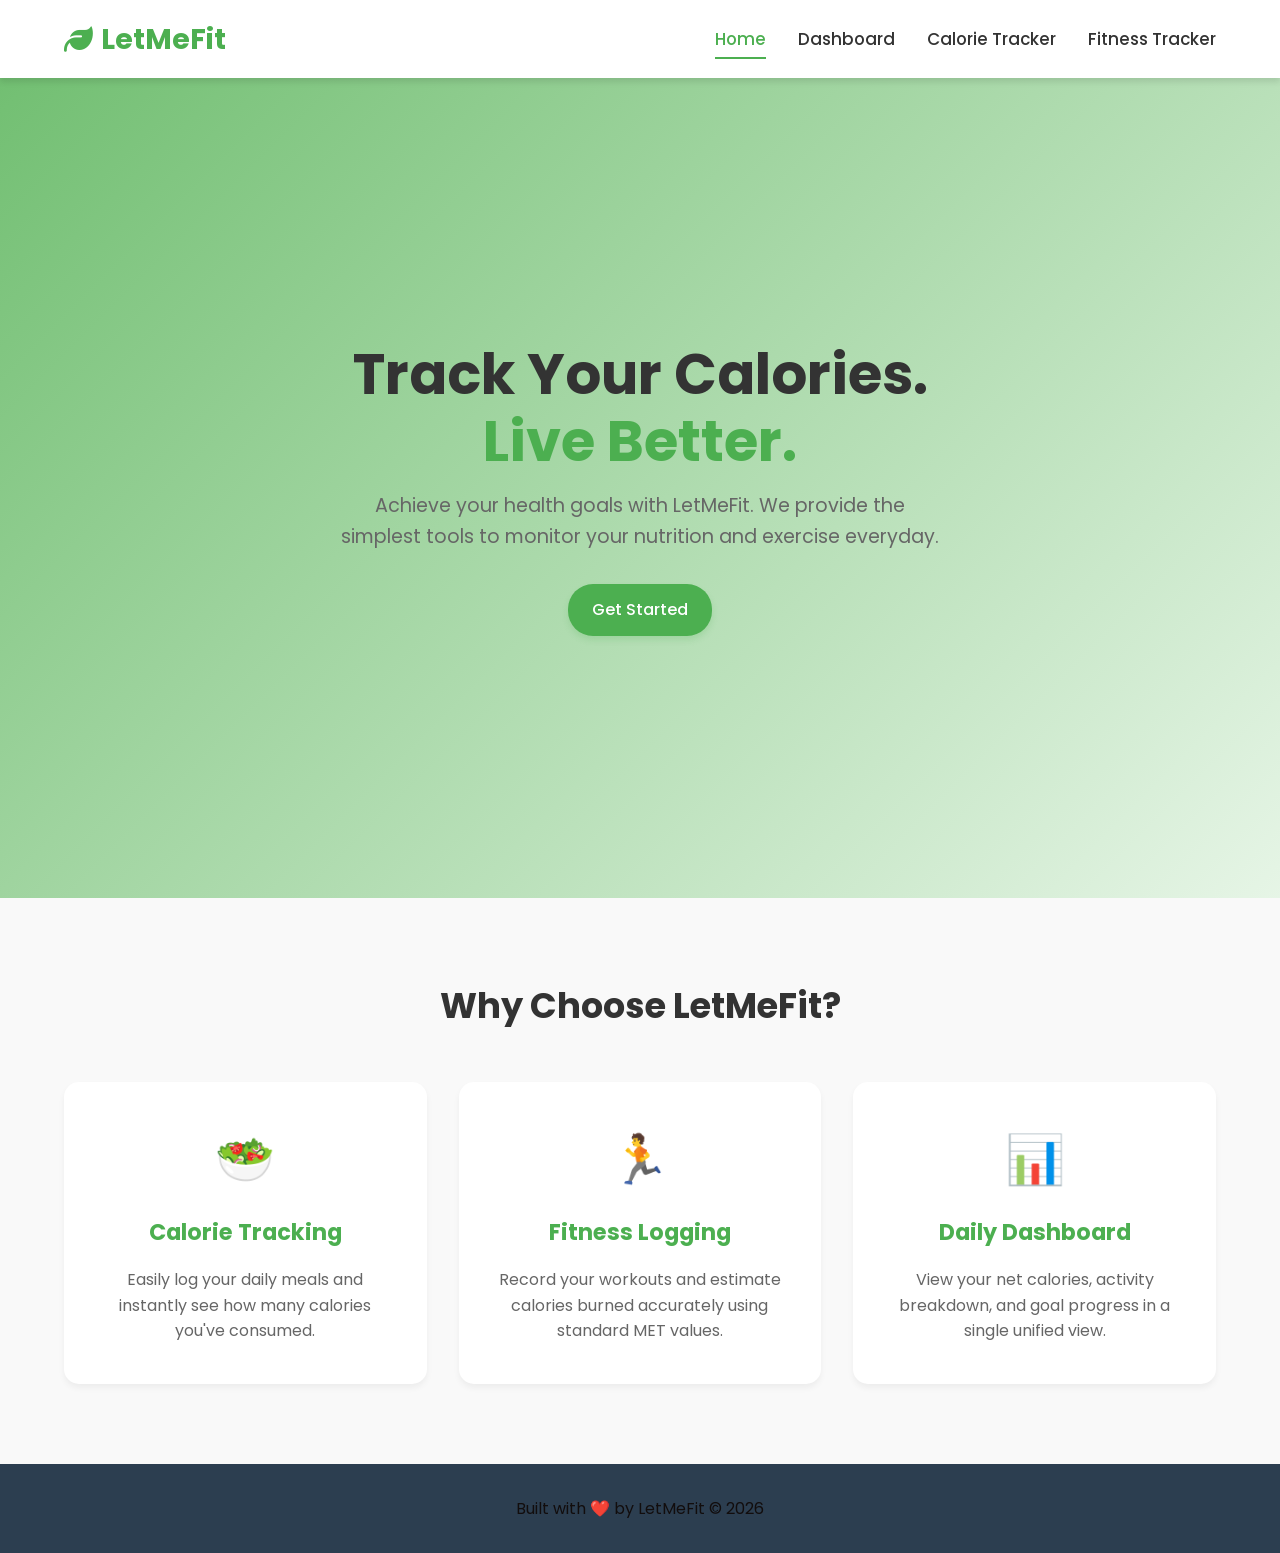
==== index.html @ b53c397a "Initial commit: Completed LetMeFit Web App" ====
<!DOCTYPE html>
<html lang="en">

<head>
  <meta charset="UTF-8">
  <meta name="viewport" content="width=device-width, initial-scale=1.0">
  <title>LetMeFit - Track Your Calories. Live Better.</title>
  <link rel="stylesheet" href="css/style.css">
  <link rel="stylesheet" href="https://cdnjs.cloudflare.com/ajax/libs/font-awesome/6.4.0/css/all.min.css">
  <style>
    .features {
      padding: 5rem 5%;
      background-color: var(--light-bg);
      text-align: center;
    }

    .features h2 {
      font-size: 2.2rem;
      margin-bottom: 3rem;
      color: var(--text-color);
    }

    .feature-grid {
      display: grid;
      grid-template-columns: repeat(auto-fit, minmax(300px, 1fr));
      gap: 2rem;
      max-width: 1200px;
      margin: 0 auto;
    }

    .feature-card {
      background: #fff;
      padding: 2.5rem 2rem;
      border-radius: 15px;
      box-shadow: 0 4px 6px rgba(0, 0, 0, 0.05);
      transition: transform 0.3s ease, box-shadow 0.3s ease;
    }

    .feature-card:hover {
      transform: translateY(-5px);
      box-shadow: 0 10px 20px rgba(0, 0, 0, 0.1);
    }

    .feature-icon {
      font-size: 3rem;
      margin-bottom: 1rem;
    }

    .feature-card h3 {
      font-size: 1.4rem;
      margin-bottom: 1rem;
      color: var(--primary-color);
    }

    .feature-card p {
      color: #666;
    }

    footer {
      background-color: #2c3e50;
      color: #120d0d;
      text-align: center;
      padding: 2rem 0;
      margin-top: auto;
    }
  </style>
</head>

<body>
  <nav class="navbar">
    <div class="logo">
      <a href="index.html"><i class="fas fa-leaf"></i> LetMeFit</a>
    </div>
    <ul class="nav-links">
      <li><a href="index.html" class="active">Home</a></li>
      <li><a href="dashboard.html">Dashboard</a></li>
      <li><a href="calorie-tracker.html">Calorie Tracker</a></li>
      <li><a href="fitness-tracker.html">Fitness Tracker</a></li>
    </ul>
    <div class="menu-toggle">
      <i class="fas fa-bars"></i>
    </div>
  </nav>

  <section class="hero">
    <div class="hero-content">
      <h1>Track Your Calories. <br><span>Live Better.</span></h1>
      <p>Achieve your health goals with LetMeFit. We provide the simplest tools to monitor your nutrition and exercise
        everyday.</p>
      <div class="hero-btns" style="margin-top: 1.5rem;">
        <a href="dashboard.html" class="btn">Get Started</a>
      </div>
    </div>
  </section>

  <section class="features">
    <h2>Why Choose LetMeFit?</h2>
    <div class="feature-grid">
      <div class="feature-card">
        <div class="feature-icon">🥗</div>
        <h3>Calorie Tracking</h3>
        <p>Easily log your daily meals and instantly see how many calories you've consumed.</p>
      </div>
      <div class="feature-card">
        <div class="feature-icon">🏃</div>
        <h3>Fitness Logging</h3>
        <p>Record your workouts and estimate calories burned accurately using standard MET values.</p>
      </div>
      <div class="feature-card">
        <div class="feature-icon">📊</div>
        <h3>Daily Dashboard</h3>
        <p>View your net calories, activity breakdown, and goal progress in a single unified view.</p>
      </div>
    </div>
  </section>

  <footer>
    <p>Built with ❤️ by LetMeFit &copy; 2026</p>
  </footer>

  <script src="js/app.js"></script>
</body>

</html>
---- css/style.css ----
@import url('https://fonts.googleapis.com/css2?family=Poppins:wght@300;400;500;600;700&display=swap');

:root {
  --primary-color: #4CAF50;
  --secondary-color: #45a049;
  --bg-color: #ffffff;
  --text-color: #333333;
  --light-bg: #f9f9f9;
  --border-color: #e0e0e0;
  --shadow: 0 4px 6px rgba(0, 0, 0, 0.1);
  --transition: all 0.3s ease;
}

* {
  margin: 0;
  padding: 0;
  box-sizing: border-box;
}

body {
  font-family: 'Poppins', sans-serif;
  background-color: var(--bg-color);
  color: var(--text-color);
  line-height: 1.6;
}

/* Navbar */
.navbar {
  display: flex;
  justify-content: space-between;
  align-items: center;
  padding: 1rem 5%;
  background-color: var(--bg-color);
  box-shadow: var(--shadow);
  position: sticky;
  top: 0;
  z-index: 1000;
}

.logo a {
  font-size: 1.8rem;
  font-weight: 700;
  color: var(--primary-color);
  text-decoration: none;
  display: flex;
  align-items: center;
  gap: 0.5rem;
}

.nav-links {
  display: flex;
  list-style: none;
  gap: 2rem;
}

.nav-links a {
  text-decoration: none;
  color: var(--text-color);
  font-weight: 500;
  font-size: 1.05rem;
  transition: var(--transition);
  padding: 0.5rem 0;
  position: relative;
}

.nav-links a::after {
  content: '';
  position: absolute;
  width: 0;
  height: 2px;
  bottom: 0;
  left: 0;
  background-color: var(--primary-color);
  transition: var(--transition);
}

.nav-links a:hover {
  color: var(--primary-color);
}

.nav-links a:hover::after,
.nav-links a.active::after {
  width: 100%;
}

.nav-links a.active {
  color: var(--primary-color);
}

.menu-toggle {
  display: none;
  font-size: 1.5rem;
  cursor: pointer;
  color: var(--text-color);
}

/* Base Layout */
.container {
  max-width: 1200px;
  margin: 0 auto;
  padding: 2rem 5%;
}

.btn {
  display: inline-block;
  padding: 0.8rem 1.5rem;
  background-color: var(--primary-color);
  color: #fff;
  border: none;
  border-radius: 25px;
  font-size: 1rem;
  font-weight: 500;
  cursor: pointer;
  text-decoration: none;
  transition: var(--transition);
  box-shadow: 0 4px 6px rgba(76, 175, 80, 0.2);
}

.btn:hover {
  background-color: var(--secondary-color);
  transform: translateY(-2px);
  box-shadow: 0 6px 12px rgba(76, 175, 80, 0.3);
}

.btn-outline {
  background-color: transparent;
  color: var(--primary-color);
  border: 2px solid var(--primary-color);
}

.btn-outline:hover {
  background-color: var(--primary-color);
  color: #fff;
}

/* Card */
.card {
  background: #fff;
  border-radius: 15px;
  padding: 2rem;
  box-shadow: var(--shadow);
  transition: var(--transition);
  border: 1px solid var(--border-color);
}

.card:hover {
  transform: translateY(-5px);
  box-shadow: 0 10px 20px rgba(0, 0, 0, 0.15);
}

/* Hero Section */
.hero {
  display: flex;
  align-items: center;
  justify-content: center;
  text-align: center;
  min-height: calc(100vh - 80px);
  background: linear-gradient(135deg, rgb(114, 191, 114) 0%, rgba(230, 245, 230, 1) 100%);
  padding: 2rem 5%;
}

.hero-content h1 {
  font-size: 3.5rem;
  line-height: 1.2;
  margin-bottom: 1rem;
  color: var(--text-color);
}

.hero-content h1 span {
  color: var(--primary-color);
}

.hero-content p {
  font-size: 1.2rem;
  margin-bottom: 2rem;
  color: #666;
  max-width: 600px;
  margin-left: auto;
  margin-right: auto;
}

/* Forms */
.form-group {
  margin-bottom: 1.5rem;
}

.form-group label {
  display: block;
  margin-bottom: 0.5rem;
  font-weight: 500;
}

.form-group input,
.form-group select {
  width: 100%;
  padding: 0.8rem;
  border: 1px solid var(--border-color);
  border-radius: 8px;
  font-family: inherit;
  font-size: 1rem;
  transition: var(--transition);
}

.form-group input:focus,
.form-group select:focus {
  outline: none;
  border-color: var(--primary-color);
  box-shadow: 0 0 0 2px rgba(76, 175, 80, 0.2);
}

/* Grids */
.tracker-grid {
  display: grid;
  grid-template-columns: 1fr 2fr;
  gap: 2rem;
  margin-top: 2rem;
}

.dashboard-grid {
  display: grid;
  grid-template-columns: repeat(auto-fit, minmax(300px, 1fr));
  gap: 2rem;
  margin-top: 2rem;
}

/* Stat Card */
.stat-card {
  text-align: center;
  padding: 3rem 2rem;
}

.stat-icon {
  font-size: 3rem;
  color: var(--primary-color);
  margin-bottom: 1rem;
}

.stat-value {
  font-size: 2.5rem;
  font-weight: 700;
  margin: 1rem 0;
}

/* List Item */
.list-item {
  display: flex;
  justify-content: space-between;
  padding: 1rem;
  border-bottom: 1px solid var(--border-color);
}

.list-item:last-child {
  border-bottom: none;
}

/* Progress Bar & Summary */
.progress-container {
  width: 100%;
  background-color: var(--border-color);
  border-radius: 10px;
  margin: 1rem 0;
  height: 20px;
  overflow: hidden;
}

.progress-bar {
  height: 100%;
  background-color: var(--primary-color);
  transition: width 0.3s ease, background-color 0.3s ease;
  width: 0%;
}

.progress-bar.danger {
  background-color: #f44336;
}

.summary-bar {
  display: flex;
  justify-content: space-between;
  font-weight: 600;
  margin-bottom: 0.5rem;
}

.text-danger {
  color: #f44336;
}

/* Feedback & Validation */
.error-message {
  color: #f44336;
  background-color: #ffebee;
  padding: 0.8rem;
  border-radius: 8px;
  margin-bottom: 1rem;
  display: none;
  font-size: 0.9rem;
  font-weight: 500;
}

.error-message.show {
  display: block;
}

/* Horizontal Scroll for log lists */
.list-container {
  width: 100%;
  overflow-x: auto;
  border-radius: 8px;
}

.list-container>div {
  min-width: 450px;
}

/* Responsive */
@media screen and (max-width: 768px) {
  .nav-links {
    position: absolute;
    top: 100%;
    left: 0;
    width: 100%;
    background-color: var(--bg-color);
    flex-direction: column;
    align-items: center;
    padding: 2rem 0;
    gap: 1.5rem;
    box-shadow: 0 10px 10px rgba(0, 0, 0, 0.1);
    clip-path: circle(0 at center -100%);
    transition: all 0.5s ease;
  }

  .nav-links.active {
    clip-path: circle(150% at center center);
  }

  .menu-toggle {
    display: block;
  }

  .hero-content h1 {
    font-size: 2.5rem;
  }

  .tracker-grid {
    grid-template-columns: 1fr;
  }
}
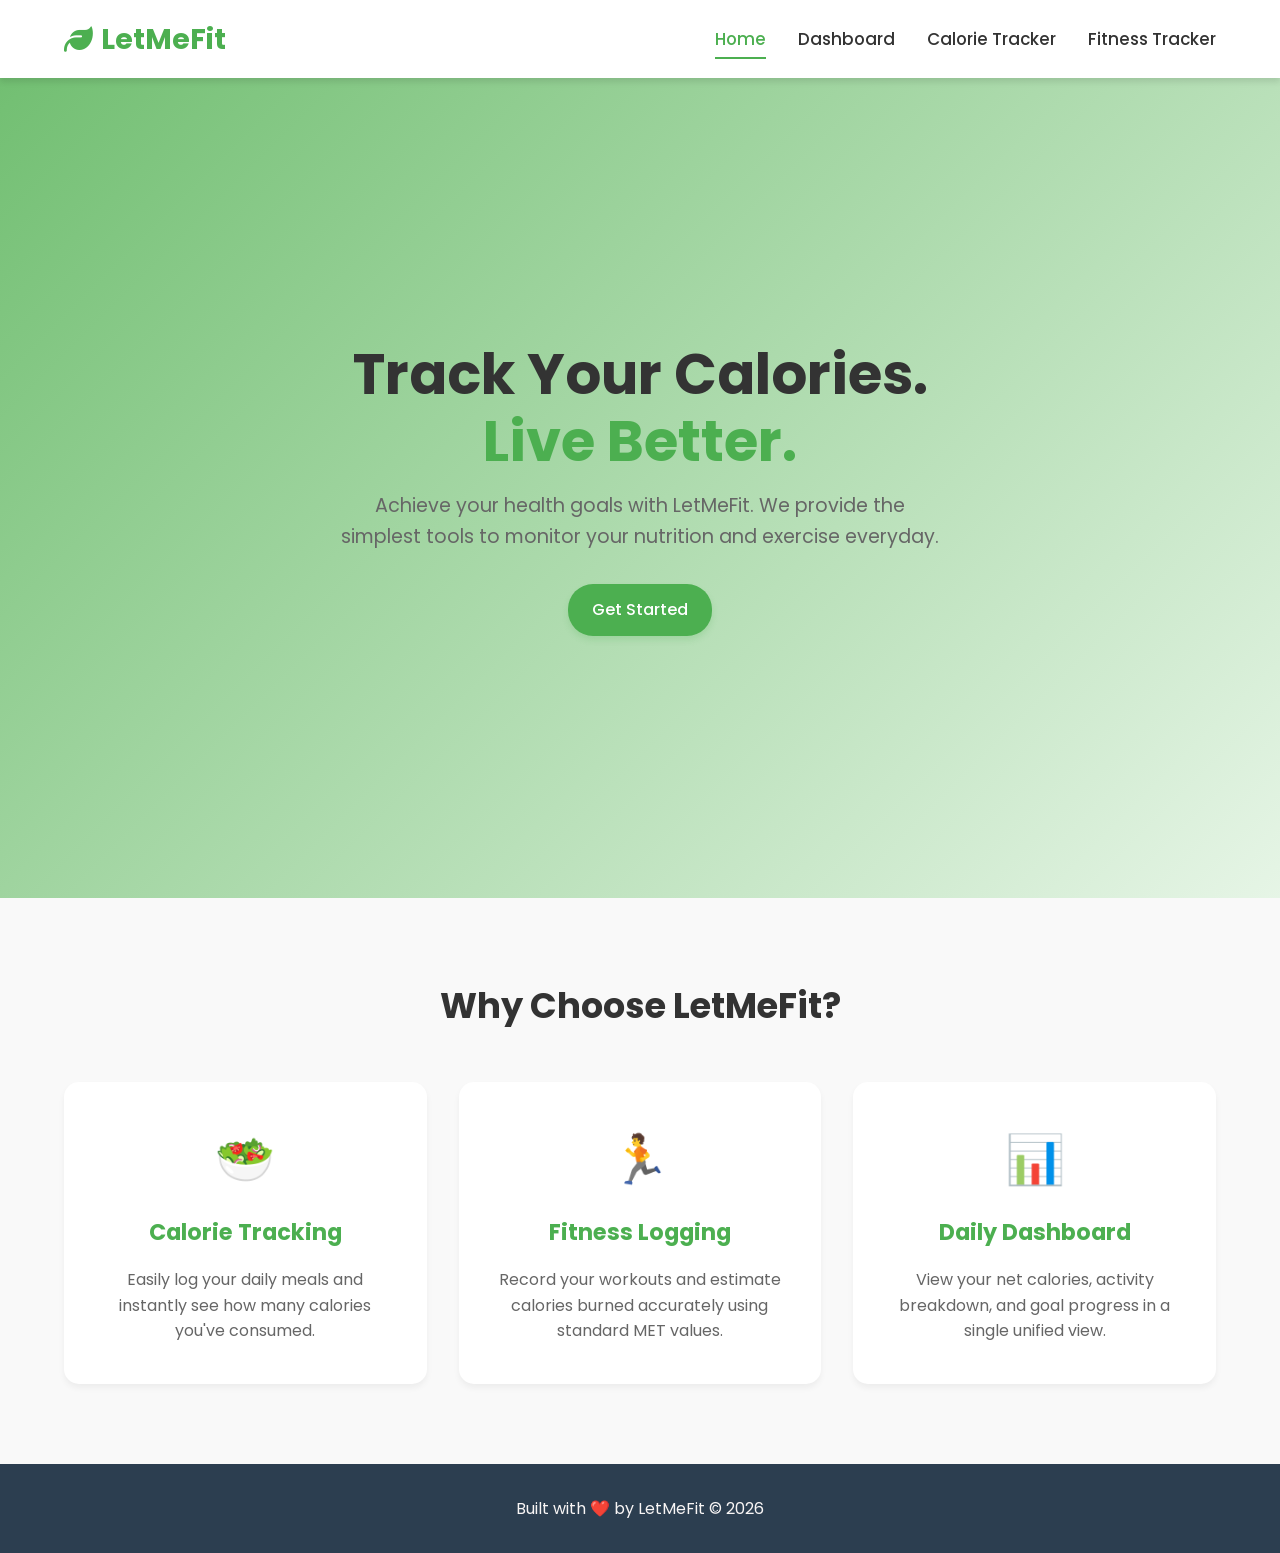
==== commit 0835aaff: "Added profile setup wizard" ====
--- a/index.html
+++ b/index.html
@@ -58,7 +58,7 @@
 
     footer {
       background-color: #2c3e50;
-      color: #120d0d;
+      color: #f8f5f5;
       text-align: center;
       padding: 2rem 0;
       margin-top: auto;
@@ -88,7 +88,7 @@
       <p>Achieve your health goals with LetMeFit. We provide the simplest tools to monitor your nutrition and exercise
         everyday.</p>
       <div class="hero-btns" style="margin-top: 1.5rem;">
-        <a href="dashboard.html" class="btn">Get Started</a>
+        <a href="#" id="get-started-btn" class="btn">Get Started</a>
       </div>
     </div>
   </section>
--- a/css/style.css
+++ b/css/style.css
@@ -22,6 +22,108 @@
   background-color: var(--bg-color);
   color: var(--text-color);
   line-height: 1.6;
+}
+
+/* Wizard Styles */
+.wizard-steps {
+  display: flex;
+  justify-content: space-between;
+  margin-bottom: 2rem;
+  position: relative;
+}
+.wizard-steps::before {
+  content: '';
+  position: absolute;
+  top: 50%;
+  left: 0;
+  right: 0;
+  height: 2px;
+  background: var(--border-color);
+  z-index: 1;
+}
+.step-indicator {
+  width: 35px;
+  height: 35px;
+  border-radius: 50%;
+  background: var(--border-color);
+  color: #666;
+  display: flex;
+  align-items: center;
+  justify-content: center;
+  font-weight: bold;
+  z-index: 2;
+  position: relative;
+  transition: var(--transition);
+}
+.step-indicator.active {
+  background: var(--primary-color);
+  color: #fff;
+  box-shadow: 0 0 0 5px rgba(76, 175, 80, 0.2);
+}
+
+.wizard-panel {
+  display: none;
+}
+.wizard-panel.active {
+  display: block;
+}
+
+/* BMI Gradient Bar */
+.bmi-bar-container {
+  margin: 2rem 0;
+  position: relative;
+}
+.bmi-gradient {
+  height: 15px;
+  width: 100%;
+  border-radius: 10px;
+  background: linear-gradient(to right, #2196f3 0%, #2196f3 28%, #4caf50 28%, #4caf50 50%, #ff9800 50%, #ff9800 66%, #f44336 66%, #f44336 100%);
+}
+.bmi-pointer {
+  position: absolute;
+  top: -10px;
+  width: 4px;
+  height: 35px;
+  background: #333;
+  border-radius: 2px;
+  transform: translateX(-50%);
+  transition: left 0.5s ease-out;
+}
+.bmi-pointer::before {
+  content: '';
+  position: absolute;
+  top: -8px;
+  left: -4px;
+  border-width: 6px;
+  border-style: solid;
+  border-color: transparent transparent #333 transparent;
+}
+
+/* Goal Cards */
+.goal-grid {
+  display: grid;
+  grid-template-columns: 1fr 1fr;
+  gap: 1.5rem;
+  margin-top: 1.5rem;
+}
+.goal-card {
+  border: 2px solid var(--border-color);
+  border-radius: 10px;
+  padding: 1.5rem;
+  cursor: pointer;
+  transition: var(--transition);
+  text-align: left;
+}
+.goal-card:hover {
+  border-color: #aaa;
+}
+.goal-card.selected {
+  border-color: var(--primary-color);
+  background-color: #f1f8e9;
+}
+.goal-card h4 {
+  margin-bottom: 0.5rem;
+  color: var(--text-color);
 }
 
 /* Navbar */
